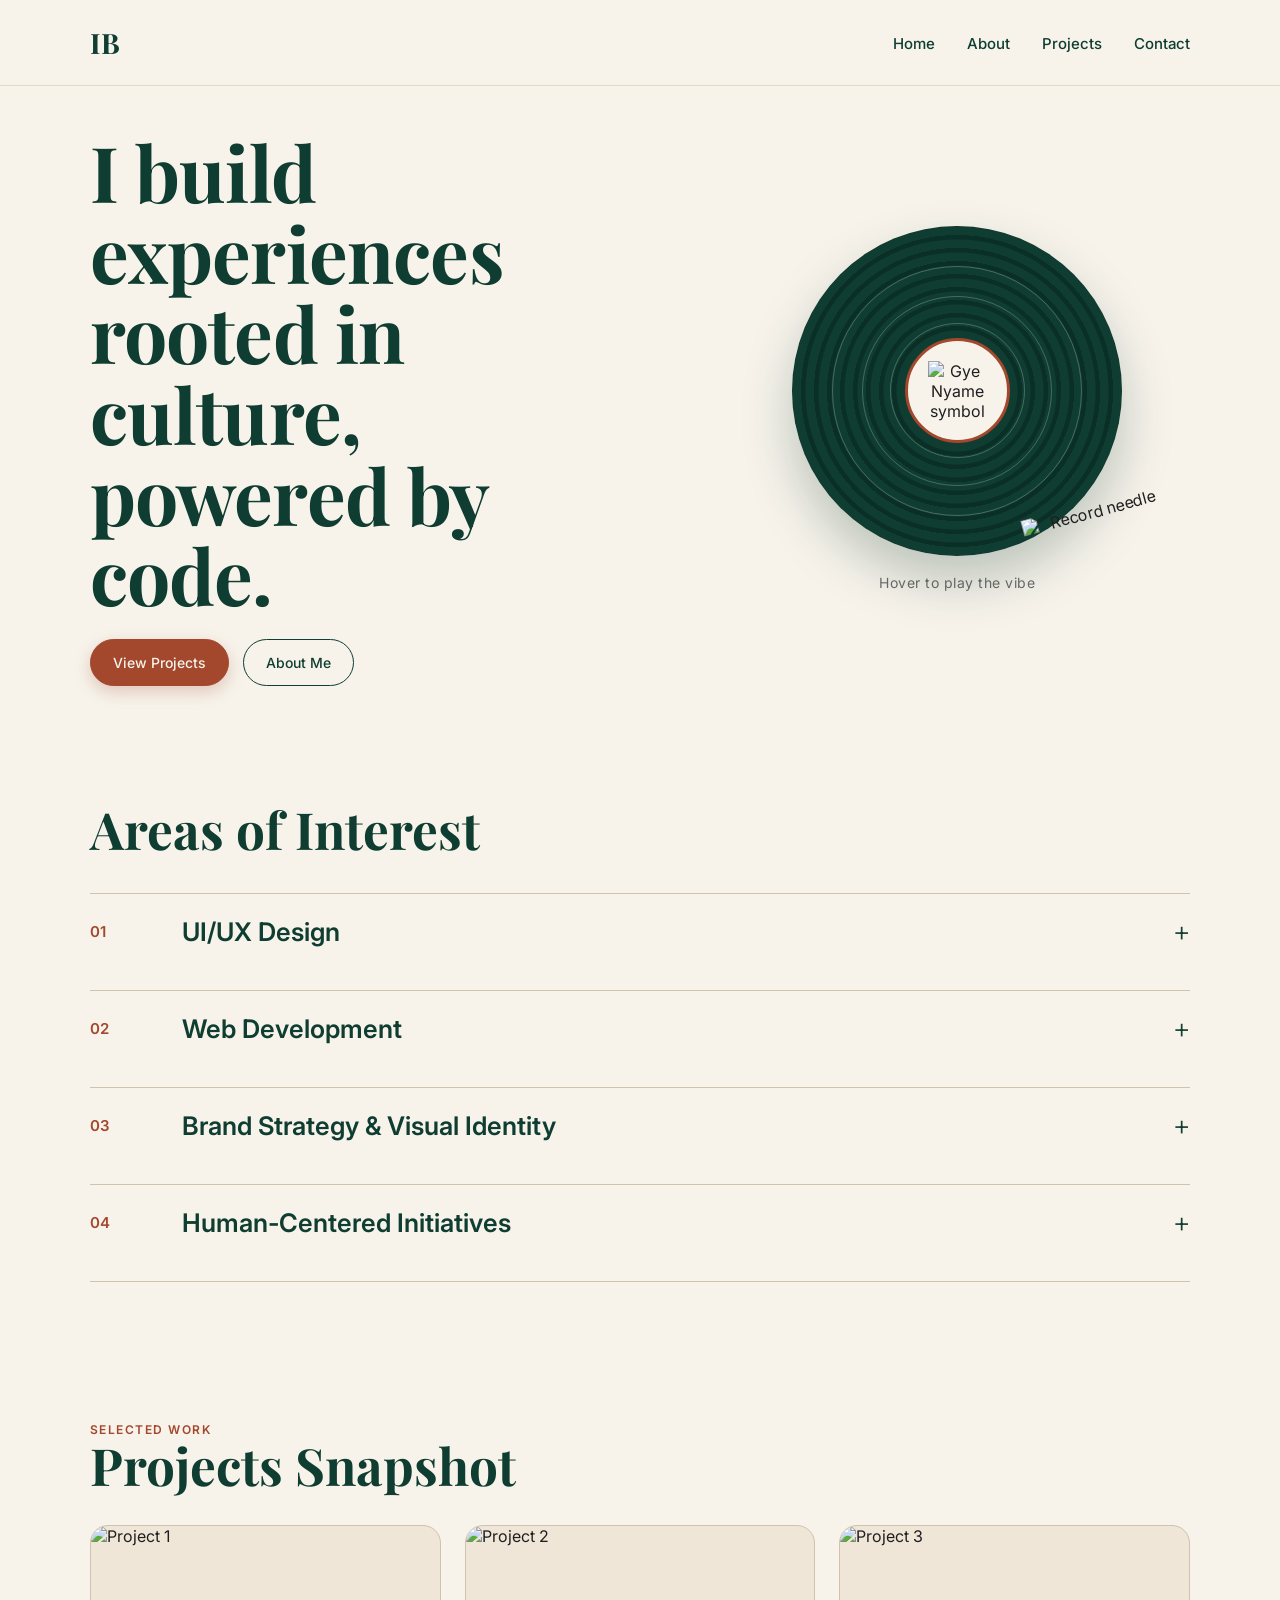
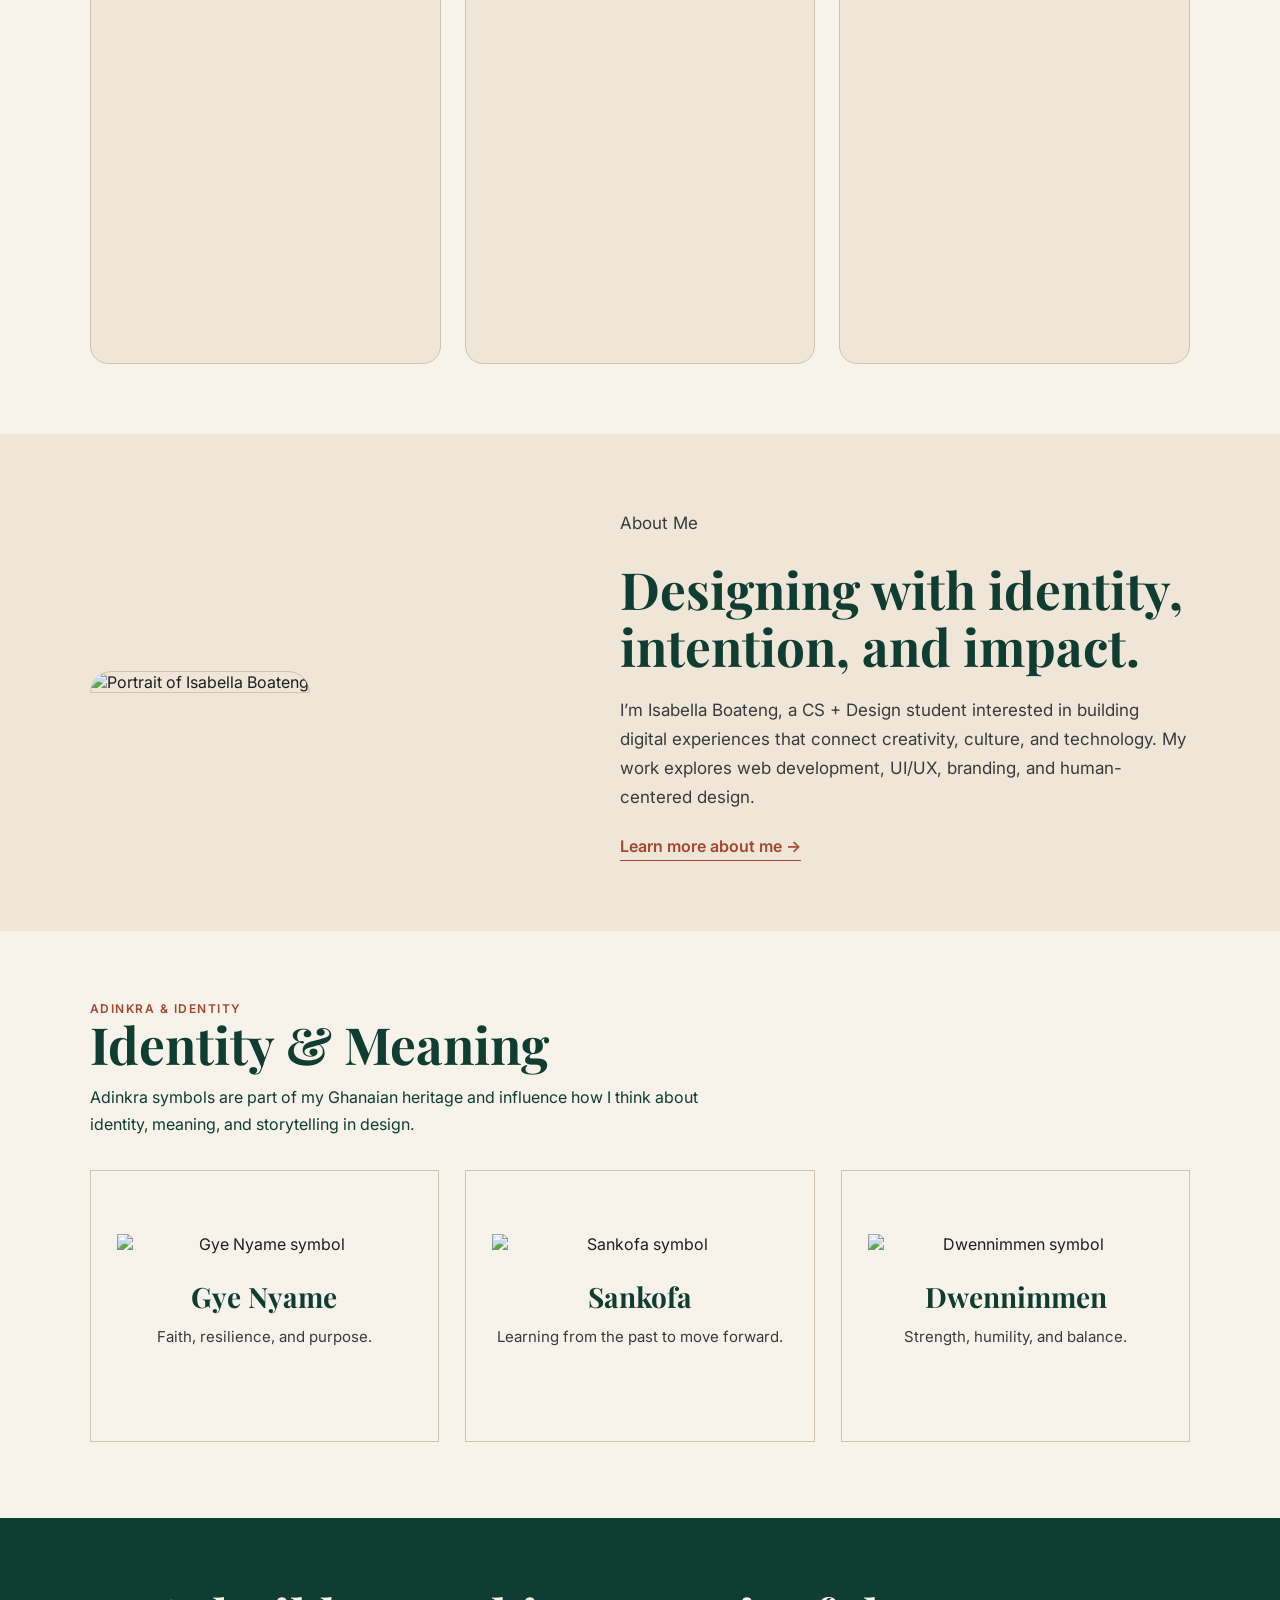
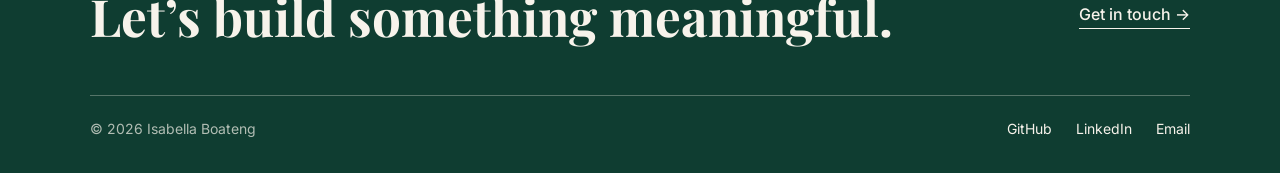
==== index.html @ 2be6fc52 "Add files via upload" ====
<!DOCTYPE html>
<html lang="en">

<head>
    <meta charset="UTF-8" />
    <meta name="viewport" content="width=device-width, initial-scale=1.0" />
    <title>Isabella Boateng</title>

    <!-- Fonts -->
    <link
        href="https://fonts.googleapis.com/css2?family=Playfair+Display:wght@500;700&family=Inter:wght@300;400;500&display=swap"
        rel="stylesheet">

    <link rel="stylesheet" href="styles.css" />
</head>

<body>

    <!-- NAV -->
    <nav class="nav">
        <a href="index.html" class="logo">IB</a>

        <ul class="nav-links">
            <li><a href="index.html">Home</a></li>
            <li><a href="about.html">About</a></li>
            <li><a href="projects.html">Projects</a></li>
            <li><a href="contact.html">Contact</a></li>
        </ul>
    </nav>

    <!-- HERO -->
    <section class="hero">
        <div class="hero-text">
            <h1>I build experiences rooted in culture, powered by code.</h1>

            <div class="buttons">
                <a href="projects.html" class="button primary">View Projects</a>
                <a href="about.html" class="button secondary">About Me</a>
            </div>
        </div>
        <!-- RECORD -->
        <div class="hero-visual">
            <div class="record-wrap">
                <img src="assets/icons/needle.png" class="needle" alt="Record needle">

                <div class="record">
                    <div class="record-ring ring-one"></div>
                    <div class="record-ring ring-two"></div>
                    <div class="record-ring ring-three"></div>

                    <div class="record-label">
                        <img src="assets/icons/gye-nyame-green.png" alt="Gye Nyame symbol">
                    </div>
                </div>

                <p class="now-playing">Hover to play the vibe</p>
            </div>
        </div>

        <audio id="vinyl-audio" src="assets/audio/song.mp3"></audio>
    </section>

    <!-- SNAPSHOT --
    <section class="snapshot-strip">
        <a href="#about-preview" class="snapshot-card">
            <span>01</span>
            <h3>About Me</h3>
            <p>My identity, purpose, and creative direction.</p>
        </a>

        <a href="#interests" class="snapshot-card">
            <span>02</span>
            <h3>Interests</h3>
            <p>UI/UX, web, branding, and human-centered work.</p>
        </a>

        <a href="#projects-preview" class="snapshot-card">
            <span>03</span>
            <h3>Selected Work</h3>
            <p>Projects across code, design, and strategy.</p>
        </a>

        <a href="#adinkra-preview" class="snapshot-card">
            <span>04</span>
            <h3>Adinkra</h3>
            <p>Symbols, heritage, and storytelling through design.</p>
        </a>
    </section>
-->

    <!-- AREAS OF INTEREST -->
    <section class="interests" id="interests">
        <div class="interests-inner">
            <h2>Areas of Interest</h2>

            <div class="accordion-list">
                <div class="accordion-item">
                    <span class="interest-number">01</span>
                    <h3>UI/UX Design</h3>
                    <span class="plus">+</span>
                    <p>I’m interested in designing intuitive, user-centered digital experiences that balance visual
                        clarity with functionality. I enjoy wireframing, prototyping, and thinking through how users
                        move through an interface. I’m especially drawn to projects that center accessibility,
                        community, and thoughtful interaction design.</p>
                </div>

                <div class="accordion-item">
                    <span class="interest-number">02</span>
                    <h3>Web Development</h3>
                    <span class="plus">+</span>
                    <p>I’m currently building my skills in front-end development using HTML, CSS, and JavaScript. I
                        enjoy bringing designs to life through code and learning how layout, responsiveness, and
                        interaction work across devices.</p>
                </div>

                <div class="accordion-item">
                    <span class="interest-number">03</span>
                    <h3>Brand Strategy & Visual Identity</h3>
                    <span class="plus">+</span>
                    <p>I’m interested in how visual systems, messaging, and digital presence work together to shape a
                        brand. Through coursework and projects, I’ve explored brand refreshes, campaign strategy, and
                        the relationship between design and storytelling.</p>
                </div>

                <div class="accordion-item">
                    <span class="interest-number">04</span>
                    <h3>Human-Centered Initiatives</h3>
                    <span class="plus">+</span>
                    <p>I care deeply about inclusive and ethical design practices. I’m interested in how technology and
                        design can reflect diverse identities, address bias, and create more equitable user experiences.
                    </p>
                </div>
            </div>
        </div>
    </section>

    <!-- PROJECT SNAPSHOT -->
    <section class="projects" id="projects-preview">
        <div class="section-header">
            <p class="eyebrow">Selected Work</p>
            <h2>Projects Snapshot</h2>
        </div>

        <div class="project-grid">

            <a href="book-club.html" class="project-card">
                <img src="assets/images/book-club/book-cover.png" alt="Project 1">
                <div class="project-overlay">
                    <h3>Book Club</h3>
                    <p>Web • UI/UX • Creative Design</p>
                </div>
           </a>

            <a href="amour-skin.html" class="project-card">
                <img src="assets/images/amourskin/set2-4.jpeg" alt="Project 2">
                <div class="project-overlay">
                    <h3>Amour Skin</h3>
                    <p>Branding • Strategy • Marketing</p>
                </div>
            </a>

            <div class="project-card">
                <img src="assets/images/mini-spotify/spotify-cover.png" alt="Project 3">
                <div class="project-overlay">
                    <h3>Mini Spotify</h3>
                    <p>Frontend • UI/UX • Interaction</p>
                </div>
            </div>

        </div>
    </section>

    <!-- ABOUT PREVIEW -->
    <section class="about-preview" id="about-preview">
        <div class="about-visual">
            <img src="assets/images/bella-professional.jpg" alt="Portrait of Isabella Boateng">
        </div>

        <div class="about-text">
            <p class="eyebrow">About Me</p>
            <h2>Designing with identity, intention, and impact.</h2>
            <p>
                I’m Isabella Boateng, a CS + Design student interested in building digital experiences that connect
                creativity, culture, and technology. My work explores web development, UI/UX, branding, and
                human-centered design.
            </p>
            <a href="about.html" class="text-link">Learn more about me →</a>
        </div>
    </section>

    <!-- ADINKRA SNAPSHOT -->
    <section class="adinkra-preview" id="adinkra-preview">
        <div class="section-header">
            <p class="eyebrow">Adinkra & Identity</p>
            <h2>Identity & Meaning</h2>
            <p class="adinkra-intro">
                Adinkra symbols are part of my Ghanaian heritage and influence how I think about identity, meaning, and
                storytelling in design.
            </p>
        </div>

        <div class="adinkra-grid">

            <div class="adinkra-card">
                <div class="adinkra-card-inner">
                    <div class="adinkra-card-front">
                        <img src="assets/icons/gye-nyame-green.png" alt="Gye Nyame symbol">
                        <h3>Gye Nyame</h3>
                        <p>Faith, resilience, and purpose.</p>
                    </div>

                    <div class="adinkra-card-back green-back">
                        <h3>Gye Nyame</h3>
                        <p>
                            In Ghanaian culture, Gye Nyame means “except for God” and represents faith, divine power,
                            and trust. For me, it connects to staying grounded in purpose while building work that
                            reflects
                            identity and meaning.
                        </p>
                    </div>
                </div>
            </div>

            <div class="adinkra-card">
                <div class="adinkra-card-inner">
                    <div class="adinkra-card-front">
                        <img src="assets/icons/sankofa.png" alt="Sankofa symbol">
                        <h3>Sankofa</h3>
                        <p>Learning from the past to move forward.</p>
                    </div>

                    <div class="adinkra-card-back rust-back">
                        <h3>Sankofa</h3>
                        <p>
                            Sankofa means “go back and get it.” It represents learning from the past in order to move
                            forward. I connect it to honoring my Ghanaian roots while using design and technology to
                            create
                            something new.
                        </p>
                    </div>
                </div>
            </div>

            <div class="adinkra-card">
                <div class="adinkra-card-inner">
                    <div class="adinkra-card-front">
                        <img src="assets/icons/dwennimmen.png" alt="Dwennimmen symbol">
                        <h3>Dwennimmen</h3>
                        <p>Strength, humility, and balance.</p>
                    </div>

                    <div class="adinkra-card-back sage-back">
                        <h3>Dwennimmen</h3>
                        <p>
                            Dwennimmen, or “ram’s horns,” symbolizes strength and humility. I connect it to leading with
                            confidence while staying open to learning, collaboration, and growth.
                        </p>
                    </div>
                </div>
            </div>

        </div>
    </section>

    <!--  <a href="adinkra.html" class="text-link">Explore the collection →</a> -->


    <!-- FOOTER -->
    <footer class="footer" id="contact">
        <div class="footer-inner">

            <div class="footer-top">
                <h2>Let’s build something meaningful.</h2>
                <a href="mailto:your-email@gmail.com" class="footer-cta">
                    Get in touch →
                </a>
            </div>

            <div class="footer-bottom">
                <div class="footer-left">
                    <p>© 2026 Isabella Boateng</p>
                </div>

                <div class="footer-links">
                    <a href="https://github.com/BellaBoateng" target="_blank">GitHub</a>
                    <a href="https://www.linkedin.com/in/isabella-boateng" target="_blank">LinkedIn</a>
                    <a href="mailto:your-email@gmail.com">Email</a>
                </div>
            </div>

        </div>
    </footer>

    <script src="script.js"></script>
</body>

</html>
---- styles.css ----
/* RESET */
* {
    margin: 0;
    padding: 0;
    box-sizing: border-box;
}

/* BODY */
body {
    font-family: 'Inter', sans-serif;
    background-color: #F7F3EB;
    color: #1F1F1F;
}

html {
    scroll-behavior: smooth;
}

section {
    scroll-margin-top: 90px;
}

.section-header h2,
.interests-inner h2,
.about-text h2 {
    font-size: clamp(34px, 3.4vw, 50px);
}

/* NAV */
.nav {
    width: 100%;
    padding: 24px 7%;
    display: flex;
    justify-content: space-between;
    align-items: center;
    border-bottom: 1px solid #E3D8C7;
}

.logo {
    font-family: 'Playfair Display', serif;
    font-size: 28px;
    font-weight: 700;
    color: #0F3D31;
    text-decoration: none;
}

.nav-links {
    display: flex;
    gap: 32px;
    list-style: none;
}

.nav-links a {
    color: #0F3D31;
    text-decoration: none;
    font-size: 15px;
    font-weight: 500;
    transition: color 0.25s ease;
}

.nav-links a:hover {
    color: #A3472D;
}

/* HERO */
.hero {
    min-height: auto;
    padding: 45px 7% 35px;
    display: grid;
    grid-template-columns: 1.1fr 0.9fr;
    align-items: center;
    gap: 64px;
    margin-bottom: 10px;
}

.hero-text {
    max-width: 650px;
}

.hero-text h1 {
    font-family: 'Playfair Display', serif;
    font-size: clamp(44px, 6vw, 78px);
    line-height: 1.05;
    letter-spacing: -0.8px;
    color: #0F3D31;
    margin-bottom: 24px;
}

.hero-text p {
    max-width: 520px;
    font-size: 18px;
    line-height: 1.7;
    color: #3A3A3A;
    margin-bottom: 34px;
}

/* BUTTONS */
.buttons {
    display: flex;
    gap: 14px;
    flex-wrap: wrap;
}

.buttons .button {
    padding: 14px 22px;
    border-radius: 999px;
    font-family: 'Inter', sans-serif;
    font-size: 14px;
    font-weight: 500;
    cursor: pointer;
    transition: all 0.25s ease;
    text-decoration: none;
    display: inline-block;
}

/* PRIMARY (rust filled) */
.button.primary {
    background-color: #A3472D;
    color: #F7F3EB;
    border: 1px solid #A3472D;
    box-shadow: 0 6px 16px rgba(163, 71, 45, 0.25);
}

.button.primary:hover {
    background-color: #7A2E1C;
    border-color: #7A2E1C;
    transform: translateY(-2px);
    box-shadow: 0 10px 22px rgba(163, 71, 45, 0.35);
}

/* SECONDARY (outline) */
.button.secondary {
    background: transparent;
    border: 1px solid #0F3D31;
    color: #0F3D31;
}

.button.secondary:hover {
    background-color: #0F3D31;
    color: #F7F3EB;
    transform: translateY(-2px);
}

/* HERO VISUAL - RECORD */
.hero-visual {
    flex: 1;
    display: flex;
    justify-content: center;
    align-items: center;
}

.record-wrap {
    text-align: center;
    position: relative;
    width: fit-content;
}

.record {
    width: 330px;
    height: 330px;
    border-radius: 50%;
    position: relative;
    background:
        radial-gradient(circle at center, #A3472D 0 18%, transparent 18% 100%),
        repeating-radial-gradient(circle, #0F3D31 0 8px, #0A2F26 9px 13px);
    box-shadow: 0 25px 50px rgba(15, 61, 49, 0.25);
    animation: spin 14s linear infinite;
}

.record:hover {
    animation-duration: 4s;
    box-shadow: 0 30px 70px rgba(163, 71, 45, 0.35);
}

.record-label {
    width: 105px;
    height: 105px;
    background-color: #F7F3EB;
    border: 3px solid #A3472D;
    border-radius: 50%;
    position: absolute;
    inset: 0;
    margin: auto;
    display: flex;
    justify-content: center;
    align-items: center;
}

.record-label img {
    width: 58px;
    height: auto;
    transition: transform 0.3s ease;
}

.record:hover .record-label img {
    transform: scale(1.1);
}

.record-ring {
    position: absolute;
    border: 1px solid rgba(247, 243, 235, 0.25);
    border-radius: 50%;
    inset: 0;
    margin: auto;
}

.ring-one {
    width: 250px;
    height: 250px;
}

.ring-two {
    width: 190px;
    height: 190px;
}

.ring-three {
    width: 135px;
    height: 135px;
}

.now-playing {
    margin-top: 18px;
    font-size: 14px;
    color: #6B6B6B;
    letter-spacing: 0.5px;
}

.record-wrap:hover .now-playing {
    color: #A3472D;
}

/* NEEDLE IMAGE */
.needle {
    position: absolute;
    width: 150px;
    right: -50px;
    bottom: 70px;
    z-index: 10;
    transform: rotate(-15deg);
    transform-origin: 50% 85%;
    pointer-events: none;
}

.record-wrap:hover .needle {
    transform: rotate(-15deg);
    transition: transform 0.3s ease;
}

@keyframes spin {
    from {
        transform: rotate(0deg);
    }

    to {
        transform: rotate(360deg);
    }
}

/* RESPONSIVE */
@media (max-width: 900px) {
    .hero {
        grid-template-columns: 1fr;
        text-align: center;
        gap: 48px;
    }

    .hero-text {
        margin: 0 auto;
    }

    .hero-text p {
        margin-left: auto;
        margin-right: auto;
    }

    .buttons {
        justify-content: center;
    }

    .record {
        width: 280px;
        height: 280px;
    }
}

@media (max-width: 650px) {
    .nav {
        flex-direction: column;
        gap: 18px;
    }

    .nav-links {
        gap: 18px;
        flex-wrap: wrap;
        justify-content: center;
    }

    .hero {
        padding-top: 40px;
    }

    .hero-text h1 {
        font-size: 42px;
    }

    .record {
        width: 240px;
        height: 240px;
    }

    .record-label {
        width: 88px;
        height: 88px;
    }

    .record-label img {
        width: 48px;
    }
}

/* SNAPSHOT STRIP */
.snapshot-strip {
    width: 86%;
    margin: 10px auto 65px;
    display: grid;
    grid-template-columns: repeat(4, 1fr);
    border-top: 1px solid #CFC2AE;
    border-bottom: 1px solid #CFC2AE;
}

.snapshot-card {
    padding: 24px 22px;
    text-decoration: none;
    color: #0F3D31;
    border-right: 1px solid #CFC2AE;
    transition: background-color 0.25s ease, transform 0.25s ease;
}

.snapshot-card:last-child {
    border-right: none;
}

.snapshot-card span {
    display: block;
    font-size: 12px;
    font-weight: 600;
    color: #A3472D;
    margin-bottom: 14px;
    letter-spacing: 1px;
}

.snapshot-card h3 {
    font-family: 'Playfair Display', serif;
    font-size: 22px;
    margin-bottom: 10px;
}

.snapshot-card p {
    font-size: 13.5px;
    line-height: 1.6;
    color: #3A3A3A;
}

.snapshot-card:hover {
    background-color: #EFE6D8;
    transform: translateY(-4px);
}

@media (max-width: 900px) {
    .snapshot-strip {
        grid-template-columns: repeat(2, 1fr);
    }

    .snapshot-card:nth-child(2) {
        border-right: none;
    }

    .snapshot-card:nth-child(1),
    .snapshot-card:nth-child(2) {
        border-bottom: 1px solid #CFC2AE;
    }
}

@media (max-width: 600px) {
    .snapshot-strip {
        grid-template-columns: 1fr;
    }

    .snapshot-card {
        border-right: none;
        border-bottom: 1px solid #CFC2AE;
    }

    .snapshot-card:last-child {
        border-bottom: none;
    }
}

/* INTERESTS ACCORDION */
.interests {
    padding: 70px 7%;
    background-color: #F7F3EB;
}

.interests-inner {
    background-color: transparent;
    padding: 0;
}

.interests-inner h2 {
    font-family: 'Playfair Display', serif;
    font-size: clamp(36px, 4vw, 52px);
    line-height: 1.1;
    color: #0F3D31;
    margin-bottom: 36px;
}

.accordion-list {
    width: 100%;
    border-top: 1px solid #CFC2AE;
}

.accordion-item {
    display: grid;
    grid-template-columns: 70px 1fr 30px;
    align-items: center;
    gap: 22px;
    padding: 20px 0;
    border-bottom: 1px solid #CFC2AE;
    cursor: pointer;
}

.interest-number {
    font-family: 'Inter', sans-serif;
    font-size: 15px;
    font-weight: 600;
    color: #A3472D;
}

.accordion-item h3 {
    font-family: 'Inter', sans-serif;
    font-size: clamp(20px, 2vw, 28px);
    font-weight: 600;
    color: #0F3D31;
    transition: color 0.25s ease, transform 0.25s ease;
}

.plus {
    font-size: 28px;
    font-weight: 300;
    color: #0F3D31;
    text-align: right;
    transition: transform 0.25s ease, color 0.25s ease;
}

.accordion-item p {
    grid-column: 2 / 3;
    max-width: 650px;
    max-height: 0;
    overflow: hidden;
    opacity: 0;
    color: #3A3A3A;
    font-size: 15px;
    line-height: 1.6;
    transition: max-height 0.3s ease, opacity 0.25s ease, margin-top 0.25s ease;
}

.accordion-item:hover h3,
.accordion-item:hover .plus {
    color: #A3472D;
}

.accordion-item:hover .plus {
    transform: rotate(45deg);
}

.accordion-item:hover p {
    max-height: 200px;
    opacity: 1;
    margin-top: 4px;
}

@media (max-width: 700px) {
    .accordion-item {
        grid-template-columns: 45px 1fr 24px;
        gap: 12px;
    }

    .accordion-item p {
        grid-column: 2 / 4;
    }
}

/* PROJECTS */
.projects {
    padding: 70px 7%;
    background-color: #F7F3EB;
}

.project-grid {
    margin-top: 32px;
    display: grid;
    grid-template-columns: repeat(3, 1fr);
    gap: 24px;
}

/* CARD */
.project-card {
    position: relative;
    overflow: hidden;
    cursor: pointer;
    border: 1px solid #CFC2AE;
    background-color: #EFE6D8;
    border-radius: 18px;
    overflow: hidden;
    text-decoration: none;
    color: inherit;
    display: block;
    cursor: pointer;
}

.project-card img {
    width: 100%;
    aspect-ratio: 4 / 5;
    object-fit: cover;
    display: block;
    border-radius: 18px;
    transition: transform 0.3s ease;
}

.project-card:hover img {
    transform: scale(1.03);
}

/* OVERLAY */
.project-overlay {
    position: absolute;
    bottom: 0;
    left: 0;
    width: 100%;
    padding: 18px;
    background: linear-gradient(to top,
            rgba(15, 61, 49, 0.85),
            rgba(15, 61, 49, 0));
    color: #F7F3EB;
    opacity: 0;
    transform: translateY(20px);
    transition: all 0.3s ease;
}

.project-overlay h3 {
    font-family: 'Playfair Display', serif;
    font-size: 22px;
    margin-bottom: 6px;
}

.project-overlay p {
    font-size: 14px;
}

/* HOVER */
.project-card:hover img {
    transform: scale(1.05);
}

.project-card:hover .project-overlay {
    opacity: 1;
    transform: translateY(0);
}

@media (max-width: 900px) {
    .project-grid {
        grid-template-columns: 1fr 1fr;
    }
}

@media (max-width: 600px) {
    .project-grid {
        grid-template-columns: 1fr;
    }

    .project-card img {
        height: 260px;
    }
}

/* ABOUT PREVIEW */
.about-preview {
    padding: 75px 7%;
    background-color: #EFE6D8;
    display: grid;
    grid-template-columns: 0.9fr 1.1fr;
    gap: 64px;
    align-items: center;
}

.about-visual img {
    width: 100%;
    height: 460px;
    object-fit: cover;
    border-radius: 220px 220px 0 0;
    border: 1px solid #CFC2AE;
}

.about-text h2 {
    font-family: 'Playfair Display', serif;
    font-size: clamp(36px, 4vw, 54px);
    line-height: 1.1;
    color: #0F3D31;
    margin-bottom: 22px;
}

.about-text p {
    font-size: 17px;
    line-height: 1.7;
    color: #3A3A3A;
    max-width: 620px;
    margin-bottom: 24px;
}

.text-link {
    color: #A3472D;
    font-weight: 600;
    text-decoration: none;
    border-bottom: 1px solid #A3472D;
    padding-bottom: 4px;
}

.text-link:hover {
    color: #7A2E1C;
}

@media (max-width: 850px) {
    .about-preview {
        grid-template-columns: 1fr;
    }

    .about-visual img {
        height: 420px;
    }
}

/* ADINKRA PREVIEW */
.adinkra-preview {
    padding: 70px 7%;
    background-color: #F7F3EB;
}

.adinkra-grid {
    display: grid;
    grid-template-columns: repeat(3, 1fr);
    gap: 26px;
    margin: 32px 0 28px;
}

.adinkra-card {
    min-height: 250px;
    perspective: 1000px;
    cursor: pointer;
}

.adinkra-card-inner {
    position: relative;
    width: 100%;
    min-height: 250px;
    transform-style: preserve-3d;
    transition: transform 0.5s ease;
}

.adinkra-card:hover .adinkra-card-inner {
    transform: rotateY(180deg);
}

.adinkra-card-front,
.adinkra-card-back {
    position: absolute;
    inset: 0;
    border: 1px solid #CFC2AE;
    padding: 120px 26px 150px;
    text-align: center;
    border-radius: 0;
    backface-visibility: hidden;
    display: flex;
    flex-direction: column;
    justify-content: center;
    min-height: 250px;
}

.adinkra-card-front {
    background-color: #F7F3EB;
    transform: rotateY(0deg);
}

.adinkra-card-back {
    transform: rotateY(180deg);
}

.adinkra-card-front img {
    width: 100%;
    height: 140px;
    object-fit: contain;
    margin-bottom: 24px;
    display: block;
    transition: transform 0.25s ease;
}

.adinkra-card-front h3,
.adinkra-card-back h3 {
    font-family: 'Playfair Display', serif;
    font-size: 28px;
    margin-bottom: 10px;
}

.adinkra-card-front h3 {
    color: #0F3D31;
}

.adinkra-card-front p {
    font-size: 15px;
    line-height: 1.6;
    color: #3A3A3A;
}

.adinkra-card-back p {
    font-size: 14px;
    line-height: 1.6;
}

.adinkra-card:hover .adinkra-card-front img {
    transform: scale(1.05);
}

/* back colors */
.green-back {
    background-color: #0F3D31;
    color: #F7F3EB;
}

.rust-back {
    background-color: #A3472D;
    color: #F7F3EB;
}

.sage-back {
    background-color: #9FB7A6;
    color: #0F3D31;
}

.adinkra-intro {
    max-width: 620px;
    font-size: 16px;
    line-height: 1.7;
    color: #0F3D31;
    margin-top: 12px;
}

.adinkra-card-front,
.adinkra-card-back,
.adinkra-card-front img,
.adinkra-card-front h3,
.adinkra-card-front p {
    -webkit-backface-visibility: hidden;
    backface-visibility: hidden;
}

@media (max-width: 850px) {
    .adinkra-grid {
        grid-template-columns: 1fr;
    }
}


/* FOOTER */
.footer {
    padding: 70px 7% 36px;
    background-color: #0F3D31;
}

.footer-inner {
    max-width: 1200px;
    margin: 0 auto;
}

.footer-top {
    display: flex;
    justify-content: space-between;
    align-items: center;
    margin-bottom: 50px;
    flex-wrap: wrap;
    gap: 20px;
}

.footer-top h2 {
    font-family: 'Playfair Display', serif;
    font-size: clamp(34px, 4vw, 52px);
    color: #F7F3EB;
    line-height: 1.1;
}

.footer-cta {
    color: #F7F3EB;
    text-decoration: none;
    font-weight: 500;
    border-bottom: 1px solid #F7F3EB;
    padding-bottom: 4px;
    transition: color 0.25s ease, border-color 0.25s ease;
}

.footer-cta:hover {
    color: #C96A45;
    border-color: #C96A45;
}

/* BOTTOM */
.footer-bottom {
    display: flex;
    justify-content: space-between;
    align-items: center;
    border-top: 1px solid rgba(247, 243, 235, 0.3);
    padding-top: 24px;
    flex-wrap: wrap;
    gap: 12px;
}

.footer-left p {
    font-size: 14px;
    color: rgba(247, 243, 235, 0.7);
}

.footer-links {
    display: flex;
    gap: 24px;
}

.footer-links a {
    text-decoration: none;
    font-size: 14px;
    color: #F7F3EB;
    transition: color 0.25s ease;
}

.footer-links a:hover {
    color: #C96A45;
}

@media (max-width: 700px) {
    .footer-top {
        flex-direction: column;
        align-items: flex-start;
    }

    .footer-bottom {
        flex-direction: column;
        align-items: flex-start;
    }
}

/* SECTION HEADERS (GLOBAL FIX) */
.section-header {
    max-width: 720px;
    margin-bottom: 32px;
}

.section-header h2 {
    font-family: 'Playfair Display', serif;
    font-size: clamp(36px, 4vw, 54px);
    line-height: 1.1;
    color: #0F3D31;
    margin-bottom: 12px;
}

.section-header .eyebrow {
    font-size: 12px;
    font-weight: 600;
    color: #A3472D;
    letter-spacing: 1.5px;
    text-transform: uppercase;
}

/***********************************/

/* ABOUT PAGE HERO */
.about-page-hero {
    padding: 60px 0%;
    display: grid;
    grid-template-columns: 1.1fr 0.8fr;
    gap: 60px;
    align-items: center;
    padding-left: 10%;
    padding-right: 10%;
}

.about-hero-text h1 {
    font-family: 'Playfair Display', serif;
    font-size: clamp(54px, 7vw, 96px);
    line-height: 0.95;
    color: #0F3D31;
    margin-bottom: 20px;
}

.about-hero-text p {
    color: #3E3E3E;
    font-size: 18px;
    line-height: 1.7;
    max-width: 620px;
}

.about-hero-text h1 .nickname {
    color: #A3472D;
}

.about-hero-image {
    width: 460px;
    height: 460px;
}

.about-hero-image img {
    width: 100%;
    height: 100%;
    object-fit: cover;
    border-radius: 50%;
    display: block;
    border: 3px solid #A3472D;
}

/* ABOUT DASHBOARD */
.about-dashboard {
    padding: 0;
    background-color: #F7F3EB;
    display: grid;
    grid-template-columns: 1fr;
    gap: 26px;
}

.about-block {
    border-top: 1px solid #CFC2AE;
    padding: 34px 0;
}

.about-block h2 {
    font-family: 'Playfair Display', serif;
    font-size: clamp(34px, 4vw, 52px);
    color: #0F3D31;
    line-height: 1.1;
    max-width: 900px;
    margin-bottom: 18px;
}

.about-block h3 {
    font-family: 'Playfair Display', serif;
    font-size: 32px;
    color: #0F3D31;
    margin-bottom: 18px;
}

.about-block p {
    font-size: 17px;
    line-height: 1.7;
    color: #3A3A3A;
    max-width: 720px;
}

/* STUDENT SECTION */
.student-section {
    padding: 70px 10% 100px;
    background-color: #F7F3EB;
    display: grid;
    grid-template-columns: 1.4fr 0.6fr;
    gap: 60px;
    align-items: center;
}

.student-left h2 {
    font-family: 'Playfair Display', serif;
    font-size: clamp(34px, 4vw, 52px);
    line-height: 1.1;
    color: #0F3D31;
    margin-bottom: 20px;
}

.student-left p {
    font-size: 17px;
    line-height: 1.7;
    color: #3A3A3A;
    max-width: 760px;
    margin-bottom: 26px;
}

.course-tags {
    display: flex;
    flex-wrap: wrap;
    gap: 12px;
}

.course-tags span {
    padding: 10px 16px;
    border: 1px solid #CFC2AE;
    border-radius: 999px;
    background-color: #EFE6D8;
    color: #0F3D31;
    font-size: 14px;
    font-weight: 500;
}

.resume-card {
    border: 1px solid #CFC2AE;
    background-color: #0F3D31;
    padding: 34px;
    min-height: 260px;
    display: flex;
    flex-direction: column;
    justify-content: space-between;
}

.resume-card p {
    color: #C96A45;
    text-transform: uppercase;
    letter-spacing: 1.5px;
    font-size: 12px;
    font-weight: 700;
}

.resume-card h3 {
    font-family: 'Playfair Display', serif;
    font-size: 30px;
    line-height: 1.15;
    color: #F7F3EB;
}

.resume-card a {
    color: #F7F3EB;
    text-decoration: none;
    font-weight: 600;
    border-bottom: 1px solid #F7F3EB;
    width: fit-content;
}

.resume-card a:hover {
    color: #C96A45;
    border-color: #C96A45;
}

@media (max-width: 850px) {
    .student-section {
        grid-template-columns: 1fr;
    }

    .about-hero-image {
        width: 300px;
        height: 300px;
        margin: 0 auto;
    }
}

/* SKILLS + TOOLS */
.skills-tools-section {
    padding: 80px 7%;
    padding-left: 10%;
    padding-right: 10%;
    background-color: #EFE6D8;
    display: grid;
    grid-template-columns: 1fr 1fr;
    gap: 28px;
}

.skills-panel,
.tools-panel {
    background-color: #F7F3EB;
    border: 1px solid #CFC2AE;
    padding: 42px;
}

.skills-panel h2,
.tools-panel h2 {
    font-family: 'Playfair Display', serif;
    font-size: clamp(30px, 3vw, 44px);
    line-height: 1.1;
    color: #0F3D31;
    margin-bottom: 28px;
}

/* SKILL TAGS */
.skill-tags {
    display: flex;
    flex-wrap: wrap;
    gap: 12px;
}

.tag {
    padding: 10px 16px;
    border-radius: 999px;
    font-size: 14px;
    font-weight: 500;
}

.tag.green {
    background-color: #0F3D31;
    color: #F7F3EB;
}

.tag.rust {
    background-color: #A3472D;
    color: #F7F3EB;
}

.tag.sage {
    background-color: #9FB7A6;
    color: #0F3D31;
}

.tag.cream {
    background-color: #EFE6D8;
    color: #0F3D31;
    border: 1px solid #CFC2AE;
}

/* TOOLS */
.tool-list {
    display: grid;
    grid-template-columns: 1fr 1fr;
    gap: 14px;
}

.tool-item {
    display: flex;
    align-items: center;
    gap: 12px;
    padding: 14px;
    border: 1px solid #CFC2AE;
    background-color: #EFE6D8;
    transition: transform 0.25s ease, border-color 0.25s ease;
}

.tool-item:hover {
    transform: translateY(-4px);
    border-color: #A3472D;
}

.tool-item img {
    width: 24px;
    height: 24px;
    object-fit: contain;
}

.tool-item span {
    font-size: 14px;
    font-weight: 500;
    color: #0F3D31;
}

/* RESPONSIVE */
@media (max-width: 850px) {
    .skills-tools-section {
        grid-template-columns: 1fr;
    }

    .tool-list {
        grid-template-columns: 1fr;
    }
}

/* TIMELINE */
.experience-section {
    padding: 100px 7%;
    padding-left: 10%;
    padding-right: 10%;
    background-color: #F7F3EB;
}

.experience-section h2 {
    font-family: 'Playfair Display', serif;
    font-size: clamp(36px, 4vw, 54px);
    color: #0F3D31;
    margin-bottom: 50px;
}

/* GRID */
.timeline-grid {
    display: grid;
    grid-template-columns: repeat(2, 1fr);
    gap: 28px;
}

/* CARD */
.timeline-card {
    background-color: #EFE6D8;
    padding: 28px;
    border-radius: 16px;
    border: 1px solid #E2D8C8;
    transition: transform 0.25s ease, box-shadow 0.25s ease;
}

/* hover effect */
.timeline-card:hover {
    transform: translateY(-4px);
    box-shadow: 0 12px 30px rgba(15, 61, 49, 0.12);
}

.timeline-date {
    font-size: 12px;
    text-transform: uppercase;
    letter-spacing: 1px;
    color: #A3472D;
    font-weight: 600;
    display: block;
    margin-bottom: 10px;
}

.timeline-card h3 {
    font-family: 'Playfair Display', serif;
    font-size: 24px;
    color: #0F3D31;
    margin-bottom: 6px;
}

.timeline-card .org {
    font-size: 14px;
    color: #7A7A7A;
    margin-bottom: 12px;
}

.timeline-card .desc {
    font-size: 15px;
    line-height: 1.6;
    color: #3A3A3A;
}

/* FEATURE CARD (Vicor) */
.timeline-card.highlight {
    background-color: #0F3D31;
    color: #F7F3EB;
    border: none;
}

.timeline-card.highlight h3,
.timeline-card.highlight .desc,
.timeline-card.highlight .org {
    color: #F7F3EB;
}

.timeline-card.highlight .timeline-date {
    color: #C96A45;
}

.timeline-logo {
    width: 36px;
    margin-bottom: 12px;
}

@media (max-width: 768px) {
    .timeline-grid {
        grid-template-columns: 1fr;
    }
}

/* RECOMMENDATIONS */
.recommendations-section {
    padding: 90px 10%;
    background-color: #F7F3EB;
    border-top: 1px solid #CFC2AE;
}

.recommendations-section h2 {
    font-family: 'Playfair Display', serif;
    font-size: clamp(36px, 4vw, 54px);
    color: #0F3D31;
    margin-bottom: 36px;
}

.recommendation-grid {
    display: grid;
    grid-template-columns: repeat(4, 1fr);
    gap: 24px;
}

.recommendation-card {
    min-height: 150px;
    background-color: #EFE6D8;
    border: 1px solid #CFC2AE;
    border-radius: 18px;
}

@media (max-width: 900px) {
    .recommendation-grid {
        grid-template-columns: repeat(2, 1fr);
    }
}

@media (max-width: 600px) {
    .recommendation-grid {
        grid-template-columns: 1fr;
    }
}

/* COMMUNITY CAROUSEL */
.community-section {
    padding: 90px 7%;
    padding-left: 10%;
    padding-right: 10%;
    background-color: #EFE6D8;
    overflow: hidden;
}

.community-header-row {
    display: flex;
    justify-content: space-between;
    align-items: flex-end;
    gap: 30px;
    margin-bottom: 42px;
}

.community-header {
    max-width: 760px;
}

.community-header h2 {
    font-family: 'Playfair Display', serif;
    font-size: clamp(34px, 4vw, 52px);
    line-height: 1.1;
    color: #0F3D31;
    margin-bottom: 18px;
}

.community-header p {
    font-size: 17px;
    line-height: 1.7;
    color: #3A3A3A;
}

.community-controls {
    display: flex;
    gap: 12px;
    margin-bottom: 8px;
}

.carousel-btn {
    width: 46px;
    height: 46px;
    border-radius: 50%;
    border: 1px solid #0F3D31;
    background-color: transparent;
    color: #0F3D31;
    font-size: 20px;
    cursor: pointer;
    transition: all 0.25s ease;
}

.carousel-btn:hover {
    background-color: #A3472D;
    color: #F7F3EB;
    border-color: #A3472D;
}

/* viewport that hides overflow */
.community-carousel {
    width: 100%;
    overflow: hidden;
}

/* sliding row */
.community-track {
    display: flex;
    gap: 42px;
    transition: transform 0.45s ease;
    will-change: transform;
}

/* circles */
.community-circle {
    width: 230px;
    height: 230px;
    flex: 0 0 230px;
    border-radius: 50%;
    overflow: hidden;
    border: 4px solid #F7F3EB;
    background-color: transparent;
    box-shadow: none;
}

.community-circle img {
    width: 100%;
    height: 100%;
    object-fit: cover;
    display: block;
}

/***********************************/


/* PROJECTS PAGE */
/* HERO SECTION */
.projects-page-hero {
    padding: 90px 7% 60px;
    background-color: #F7F3EB;
}

.projects-hero-content {
    display: flex;
    align-items: center;
    justify-content: space-between;
    gap: 40px;
}

.projects-hero-text {
    max-width: 650px;
}

.projects-hero-text h1 {
    font-family: 'Playfair Display', serif;
    font-size: clamp(48px, 6vw, 82px);
    line-height: 1;
    color: #0F3D31;
    margin-bottom: 24px;
}

.projects-hero-text p {
    font-size: 18px;
    line-height: 1.7;
    color: #3A3A3A;
}

/* ICON */
.projects-hero-icon img {
    width: 260px;
    opacity: 0.9;
    transform: rotate(-8deg);
    transition: transform 0.4s ease;
}

.projects-page-hero:hover .projects-hero-icon img {
    transform: rotate(0deg) scale(1.05);
}

.projects-page-grid {
    padding: 40px 7% 100px;
    background-color: #F7F3EB;
    display: grid;
    grid-template-columns: repeat(3, 1fr);
    gap: 28px;
}

/* HERO BAND */
.project-hero-band {
    background-color: #EFE6D8;
    /* soft beige band */
    border-bottom: 1px solid #CFC2AE;
}

/* keep content centered inside */
.project-detail-hero {
    max-width: 1200px;
    margin: 0 auto;
}

/* PROJECT CARD */
.project-tile {
    text-decoration: none;
    color: inherit;
    border: 1px solid #CFC2AE;
    border-radius: 18px;
    overflow: hidden;
    background-color: #EFE6D8;
    transition: transform 0.25s ease, box-shadow 0.25s ease;
}

.project-tile:hover {
    transform: translateY(-6px);
    box-shadow: 0 16px 36px rgba(15, 61, 49, 0.12);
}

/* IMAGE */
.project-tile img {
    width: 100%;
    aspect-ratio: 4 / 5;
    object-fit: cover;
    display: block;
}

/* TEXT AREA */
.project-tile div {
    padding: 24px;
}

.project-tile span {
    display: block;
    font-size: 12px;
    font-weight: 700;
    letter-spacing: 1px;
    text-transform: uppercase;
    color: #A3472D;
    margin-bottom: 10px;
}

.project-tile h2 {
    font-family: 'Playfair Display', serif;
    font-size: 30px;
    color: #0F3D31;
    margin-bottom: 10px;
}

.project-tile p {
    font-size: 15px;
    line-height: 1.6;
    color: #3A3A3A;
}

@media (max-width: 900px) {
    .projects-page-grid {
        grid-template-columns: 1fr 1fr;
    }
}

@media (max-width: 768px) {
    .projects-hero-content {
        flex-direction: column;
        align-items: flex-start;
    }

    .projects-hero-icon img {
        width: 180px;
        margin-top: 20px;
    }
}

@media (max-width: 650px) {
    .projects-page-grid {
        grid-template-columns: 1fr;
    }
}

/***********************************/

/* ADINKRA PAGE */
.adinkra-page-hero {
    padding: 100px 7% 60px;
    background-color: #F7F3EB;
}

.adinkra-page-hero h1 {
    font-family: 'Playfair Display', serif;
    font-size: clamp(54px, 7vw, 96px);
    line-height: 0.95;
    color: #0F3D31;
    margin-bottom: 24px;
}

.adinkra-page-hero p {
    max-width: 680px;
    font-size: 18px;
    line-height: 1.7;
    color: #3A3A3A;
}

.adinkra-collection {
    padding: 50px 7% 100px;
    background-color: #F7F3EB;
    display: grid;
    grid-template-columns: 1.1fr 0.9fr;
    gap: 60px;
    align-items: start;
}

.adinkra-symbol-grid {
    display: grid;
    grid-template-columns: repeat(3, 1fr);
    gap: 42px 28px;
    align-items: start;
}

.symbol-card {
    border: none;
    background-color: transparent;
    border-radius: 0;
    aspect-ratio: auto;
    cursor: pointer;
    display: flex;
    flex-direction: column;
    align-items: center;
    justify-content: flex-start;

    gap: 14px;
    padding: 24px 10px;
    transition: transform 0.25s ease;
}

.symbol-card img {
    width: 130px;
    height: 130px;
    object-fit: contain;
}

.symbol-card span {
    font-size: 15px;
    font-weight: 600;
    color: #0F3D31;
}

.symbol-card:hover {
    transform: translateY(-6px);
}

.symbol-card:hover span {
    color: #A3472D;
}

.symbol-card.active {
    background-color: transparent;
    border: none;
}

.symbol-card.active span {
    color: #A3472D;
}

.symbol-detail {
    background-color: #EFE6D8;
    border: 1px solid #CFC2AE;
    border-radius: 18px;
    padding: 42px;
    position: sticky;
    top: 40px;
}

.symbol-detail h2 {
    font-family: 'Playfair Display', serif;
    font-size: 44px;
    color: #0F3D31;
    margin-bottom: 16px;
}

.symbol-detail p {
    font-size: 16px;
    line-height: 1.7;
    color: #3A3A3A;
}

@media (max-width: 900px) {
    .adinkra-collection {
        grid-template-columns: 1fr;
    }

    .symbol-detail {
        position: static;
    }
}

@media (max-width: 600px) {
    .adinkra-symbol-grid {
        grid-template-columns: repeat(2, 1fr);
    }
}


/***********************************/

/* CONTACT PAGE */
.contact-page {
    background-color: #F7F3EB;
}

.contact-hero {
    padding: 100px 7% 50px;
}

.contact-hero h1 {
    font-family: 'Playfair Display', serif;
    font-size: clamp(58px, 8vw, 110px);
    line-height: 0.95;
    color: #0F3D31;
    margin-bottom: 24px;
}

.contact-hero p {
    font-size: 18px;
    line-height: 1.7;
    color: #3A3A3A;
    max-width: 620px;
}

.contact-grid {
    padding: 30px 7% 100px;
    display: grid;
    grid-template-columns: repeat(3, 1fr);
    gap: 24px;
}

.contact-card {
    text-decoration: none;
    color: inherit;
    background-color: #EFE6D8;
    border: 1px solid #CFC2AE;
    border-radius: 18px;
    padding: 34px;
    min-height: 260px;
    display: flex;
    flex-direction: column;
    justify-content: space-between;
    transition: transform 0.25s ease, border-color 0.25s ease, box-shadow 0.25s ease;
}

.contact-card:hover {
    transform: translateY(-6px);
    border-color: #A3472D;
    box-shadow: 0 14px 34px rgba(15, 61, 49, 0.12);
}

.contact-card span {
    color: #A3472D;
    text-transform: uppercase;
    letter-spacing: 1.5px;
    font-size: 12px;
    font-weight: 700;
}

.contact-card h2 {
    font-family: 'Playfair Display', serif;
    font-size: 30px;
    line-height: 1.1;
    color: #0F3D31;
}

.contact-card p {
    font-size: 15px;
    line-height: 1.6;
    color: #3A3A3A;
}

.contact-card.linkedin {
    background-color: #0F3D31;
    border-color: #0F3D31;
}

.contact-card.linkedin h2,
.contact-card.linkedin p {
    color: #F7F3EB;
}

.contact-card.linkedin span {
    color: #C96A45;
}

@media (max-width: 900px) {
    .contact-grid {
        grid-template-columns: 1fr;
    }
}

/***********************************/

/* BOOK CLUB PROJECT DETAIL PAGE */

.project-detail-page {
    background-color: #F7F3EB;
}

/* HERO */
.project-detail-hero {
    padding: 90px 7% 70px;
    display: grid;
    grid-template-columns: 1.1fr 0.9fr;
    gap: 60px;
    align-items: center;
}

.project-detail-text h1 {
    font-family: 'Playfair Display', serif;
    font-size: clamp(56px, 7vw, 100px);
    line-height: 0.9;
    color: #0F3D31;
    margin-bottom: 20px;
}

.project-detail-text>p {
    font-size: 18px;
    line-height: 1.7;
    color: #3A3A3A;
    margin-bottom: 24px;
    max-width: 560px;
}

.project-meta {
    display: flex;
    flex-wrap: wrap;
    gap: 12px;
}

/* BASE TAG STYLE */
.project-meta span {
    padding: 10px 14px;
    border-radius: 999px;
    font-size: 13px;
    font-weight: 500;
}

/* VARIATIONS */
.tag-cream {
    background-color: #EFE6D8;
    border: 1px solid #CFC2AE;
    color: #0F3D31;
}

.tag-green {
    background-color: #0F3D31;
    border: 1px solid #0F3D31;
    color: #F7F3EB;
}

.tag-rust {
    background-color: #A3472D;
    border: 1px solid #A3472D;
    color: #F7F3EB;
}

.project-detail-image {
    display: flex;
    justify-content: center;
}

.project-detail-image img {
    width: 100%;
    max-width: 420px;
    aspect-ratio: 4 / 5;
    object-fit: cover;
    border-radius: 22px;
    border: 1px solid #CFC2AE;
}

/* INFO STRIP */
.project-info-strip {
    padding: 0 7% 60px;
    display: grid;
    grid-template-columns: repeat(3, 1fr);
    gap: 18px;
}

.info-card {
    background-color: #EFE6D8;
    border: 1px solid #CFC2AE;
    border-radius: 18px;
    padding: 24px;
}

.info-card span,
.project-link-card span {
    display: block;
    color: #A3472D;
    text-transform: uppercase;
    letter-spacing: 1.4px;
    font-size: 12px;
    font-weight: 700;
    margin-bottom: 10px;
}

.info-card p {
    color: #0F3D31;
    font-size: 16px;
    line-height: 1.5;
    font-weight: 500;
}

.rust-card {
    background-color: #A3472D;
    border-color: #A3472D;
}

.rust-card span,
.rust-card p {
    color: #F7F3EB;
}

.project-overview-goal {
    padding: 80px 7%;
    display: grid;
    grid-template-columns: 1.1fr 0.9fr;
    gap: 60px;
    align-items: center;
}

/* LEFT SIDE (no box, clean text) */
.overview-text h2 {
    font-family: 'Playfair Display', serif;
    font-size: clamp(42px, 4.5vw, 64px);
    line-height: 1.1;
    color: #0F3D31;
    margin-bottom: 18px;
}

.overview-text p {
    font-size: 16px;
    line-height: 1.7;
    color: #3A3A3A;
    max-width: 520px;
}

/* RIGHT SIDE (green statement box) */
.goal-highlight {
    background-color: #0F3D31;
    border-radius: 28px;
    padding: 50px;
}

.goal-highlight .eyebrow {
    color: #C96A45;
}

.goal-highlight h2 {
    font-family: 'Playfair Display', serif;
    font-size: clamp(36px, 4vw, 56px);
    line-height: 1.15;
    color: #F7F3EB;
}


/* IMAGES */
.visual-archive {
    padding: 80px 7%;
    background-color: #EFE6D8;
}

.visual-archive h2,
.gallery-modal-content h2 {
    font-family: 'Playfair Display', serif;
    color: #0F3D31;
}

.folder-grid {
    margin-top: 30px;
    display: grid;
    grid-template-columns: repeat(2, 1fr);
    gap: 24px;
}

.folder-card {
    text-align: left;
    border: 1px solid #CFC2AE;
    background-color: #F7F3EB;
    border-radius: 22px;
    padding: 36px;
    cursor: pointer;
}

.folder-card:hover {
    transform: translateY(-6px);
}

.folder-icon {
    font-size: 42px;
    color: #A3472D;
}

.folder-card h3 {
    font-family: 'Playfair Display', serif;
    font-size: 32px;
    color: #0F3D31;
}

.gallery-modal {
    position: fixed;
    inset: 0;
    background: rgba(15, 61, 49, 0.75);
    display: none;
    justify-content: center;
    align-items: center;
    z-index: 999;
}

.gallery-modal.active {
    display: flex;
}

.gallery-modal-content {
    width: min(1000px, 90vw);
    max-height: 85vh;
    overflow-y: auto;
    background: #F7F3EB;
    border-radius: 24px;
    padding: 36px;
    position: relative;
}

.modal-close {
    position: absolute;
    top: 20px;
    right: 24px;
    border: none;
    background: transparent;
    font-size: 32px;
    cursor: pointer;
}

.modal-gallery {
    margin-top: 24px;
    display: grid;
    grid-template-columns: repeat(3, 1fr);
    gap: 18px;
}

.modal-gallery img {
    width: 100%;
    border-radius: 14px;
    border: 1px solid #CFC2AE;
}

/* PROJECT LINKS */
.project-links-section {
    padding: 80px 7%;
    background-color: #F7F3EB;
}

.project-link-grid {
    margin-top: 30px;
    display: grid;
    grid-template-columns: repeat(2, 1fr);
    gap: 24px;
}

.project-link-card {
    text-decoration: none;
    background-color: #EFE6D8;
    border: 1px solid #CFC2AE;
    border-radius: 20px;
    padding: 34px;
    transition: transform 0.25s ease, box-shadow 0.25s ease;
}

.project-link-card p {
    font-family: 'Playfair Display', serif;
    font-size: 30px;
    color: #0F3D31;
}

.project-link-card:hover {
    transform: translateY(-6px);
    box-shadow: 0 14px 34px rgba(15, 61, 49, 0.12);
}

.green-link {
    background-color: #0F3D31;
    border-color: #0F3D31;
}

.green-link span {
    color: #C96A45;
}

.green-link p {
    color: #F7F3EB;
}

/* REFLECTION */
.project-section {
    padding: 80px 7%;
    background-color: #F7F3EB;
    max-width: 1000px;
}

.section-divider {
    width: 100%;
    max-width: 1200px;
    margin: 70px auto;
    border-top: 2px dotted #CFC2AE;
    position: relative;
}

/* subtle center accent dot */
.section-divider::after {
    content: "";
    position: absolute;
    top: -6px;
    left: 50%;
    transform: translateX(-50%);
    width: 10px;
    height: 10px;
    background-color: #A3472D;
    border-radius: 50%;
}

/* RESPONSIVE */
@media (max-width: 850px) {

    .project-detail-hero,
    .project-story-card,
    .project-goal-grid,
    .project-info-strip,
    .project-link-grid,
    .wireframe-top,
    .final-top {
        grid-template-columns: 1fr;
    }

    .project-story-card {
        padding: 34px;
    }

    .wireframe-grid,
    .final-grid {
        grid-template-columns: 1fr;
    }

    .project-detail-image img {
        max-width: 320px;
    }

    .project-overview-goal {
        grid-template-columns: 1fr;
    }

    .goal-highlight {
        padding: 36px;
    }
}


/***********************************/

/* AMOUR SKIN */

/* BBW */
.one-folder {
    grid-template-columns: minmax(280px, 520px);
}

.pdf-folder {
    text-decoration: none;
    color: inherit;
    display: block;
}

.campaign-preview-section {
    padding: 80px 7%;
    background-color: #EFE6D8;
    display: grid;
    grid-template-columns: 1fr 0.8fr;
    gap: 48px;
    align-items: center;
}

.campaign-preview-text h2 {
    font-family: 'Playfair Display', serif;
    font-size: clamp(34px, 4vw, 52px);
    color: #0F3D31;
    margin-bottom: 30px;
}

.campaign-preview-image img {
    width: 100%;
    max-width: 420px;
    border-radius: 22px;
    border: 1px solid #CFC2AE;
    display: block;
}

.campaign-preview-image {
    display: flex;
    justify-content: center;
}

.reflection-section {
    padding: 80px 7%;
    background-color: #F7F3EB;
}

.reflection-card {
    width: 100%;
    max-width: 1200px;
    margin: 0 auto;
    background-color: #EFE6D8;
    border: 1px solid #CFC2AE;
    border-left: 6px solid #A3472D;
    border-radius: 24px;
    padding: 50px;
}

/* EYEBROW */
.reflection-card .eyebrow {
    color: #A3472D;
    font-size: 12px;
    letter-spacing: 1.5px;
    text-transform: uppercase;
    font-weight: 600;
    margin-bottom: 12px;
}

/* TITLE (this is the main issue) */
.reflection-card h2 {
    font-family: 'Playfair Display', serif;
    font-size: clamp(34px, 4vw, 48px);
    line-height: 1.2;
    color: #0F3D31;
    margin-bottom: 18px;
}

/* BODY TEXT */
.reflection-card p {
    font-family: 'Inter', sans-serif;
    font-size: 16px;
    line-height: 1.7;
    color: #3A3A3A;
    max-width: 800px;
}

.reflection-card p+p {
    margin-top: 14px;
}

.folder-card {
    text-decoration: none;
    color: inherit;
}
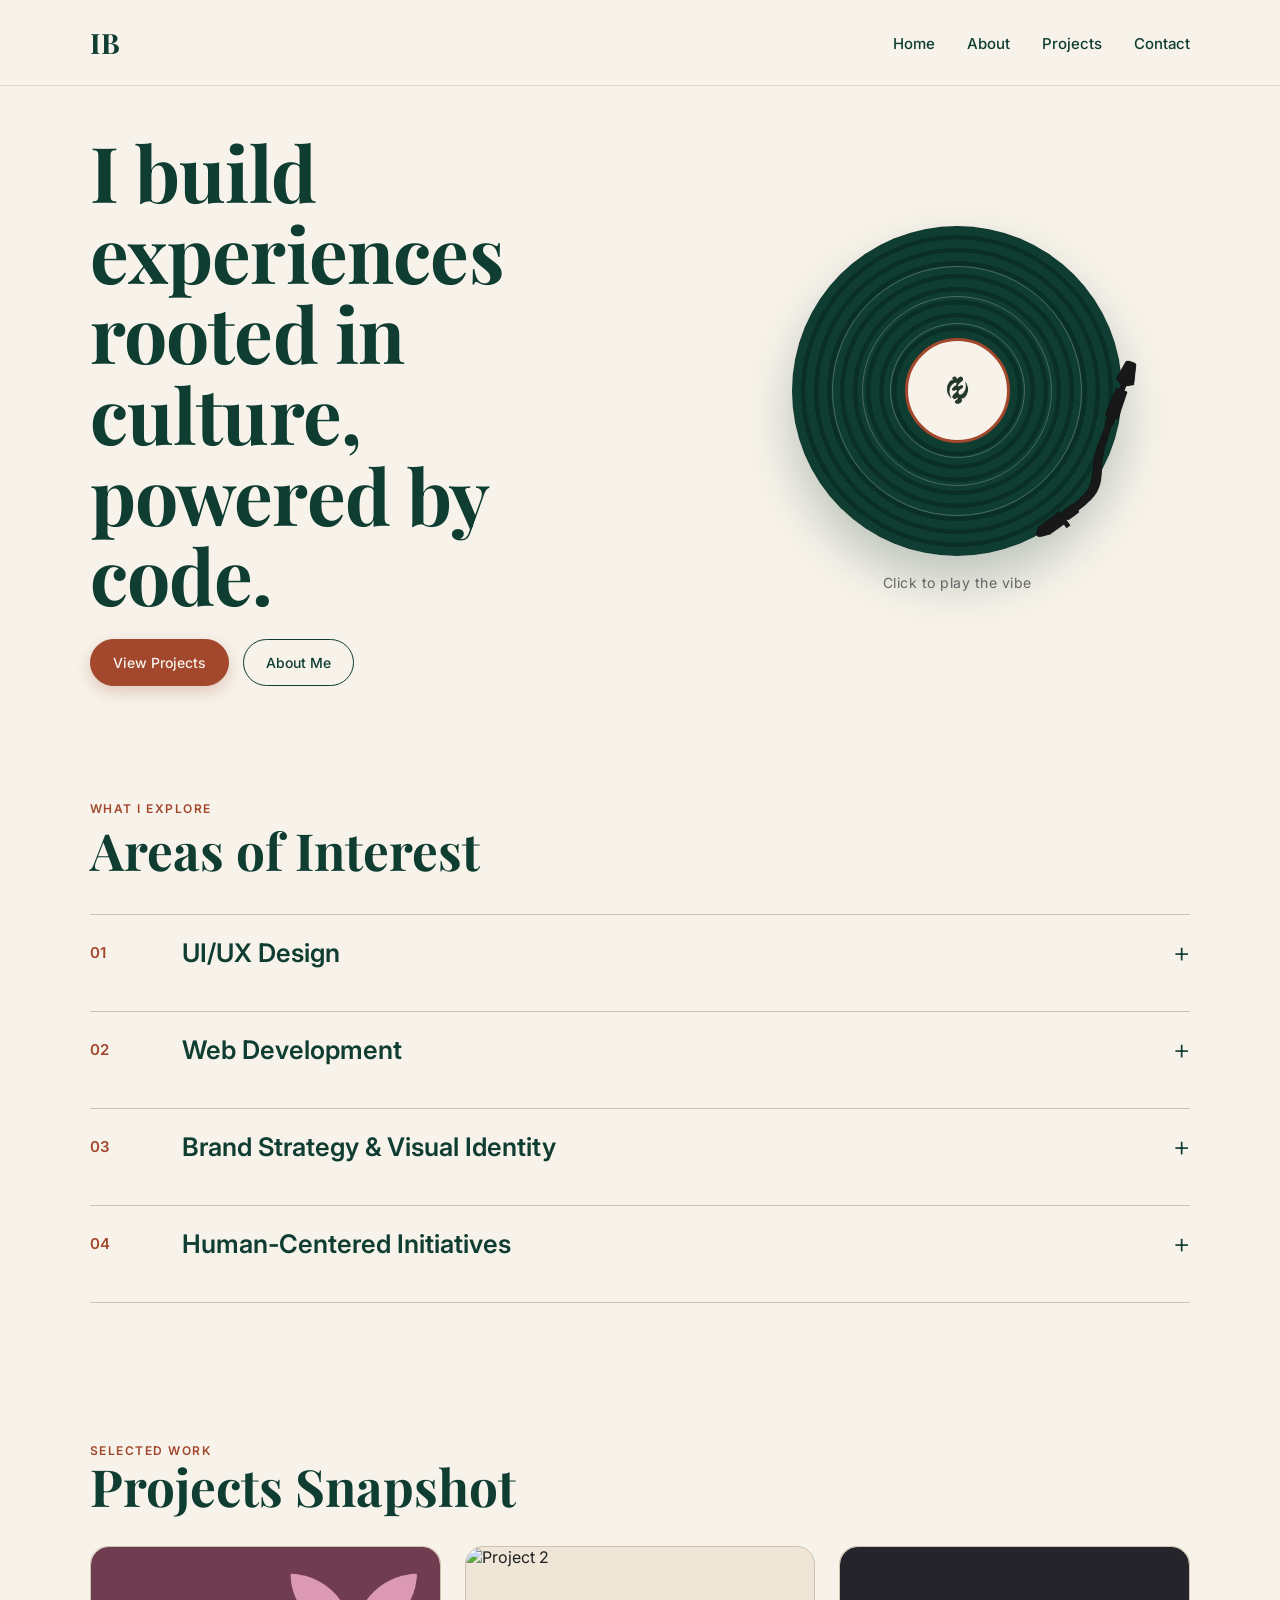
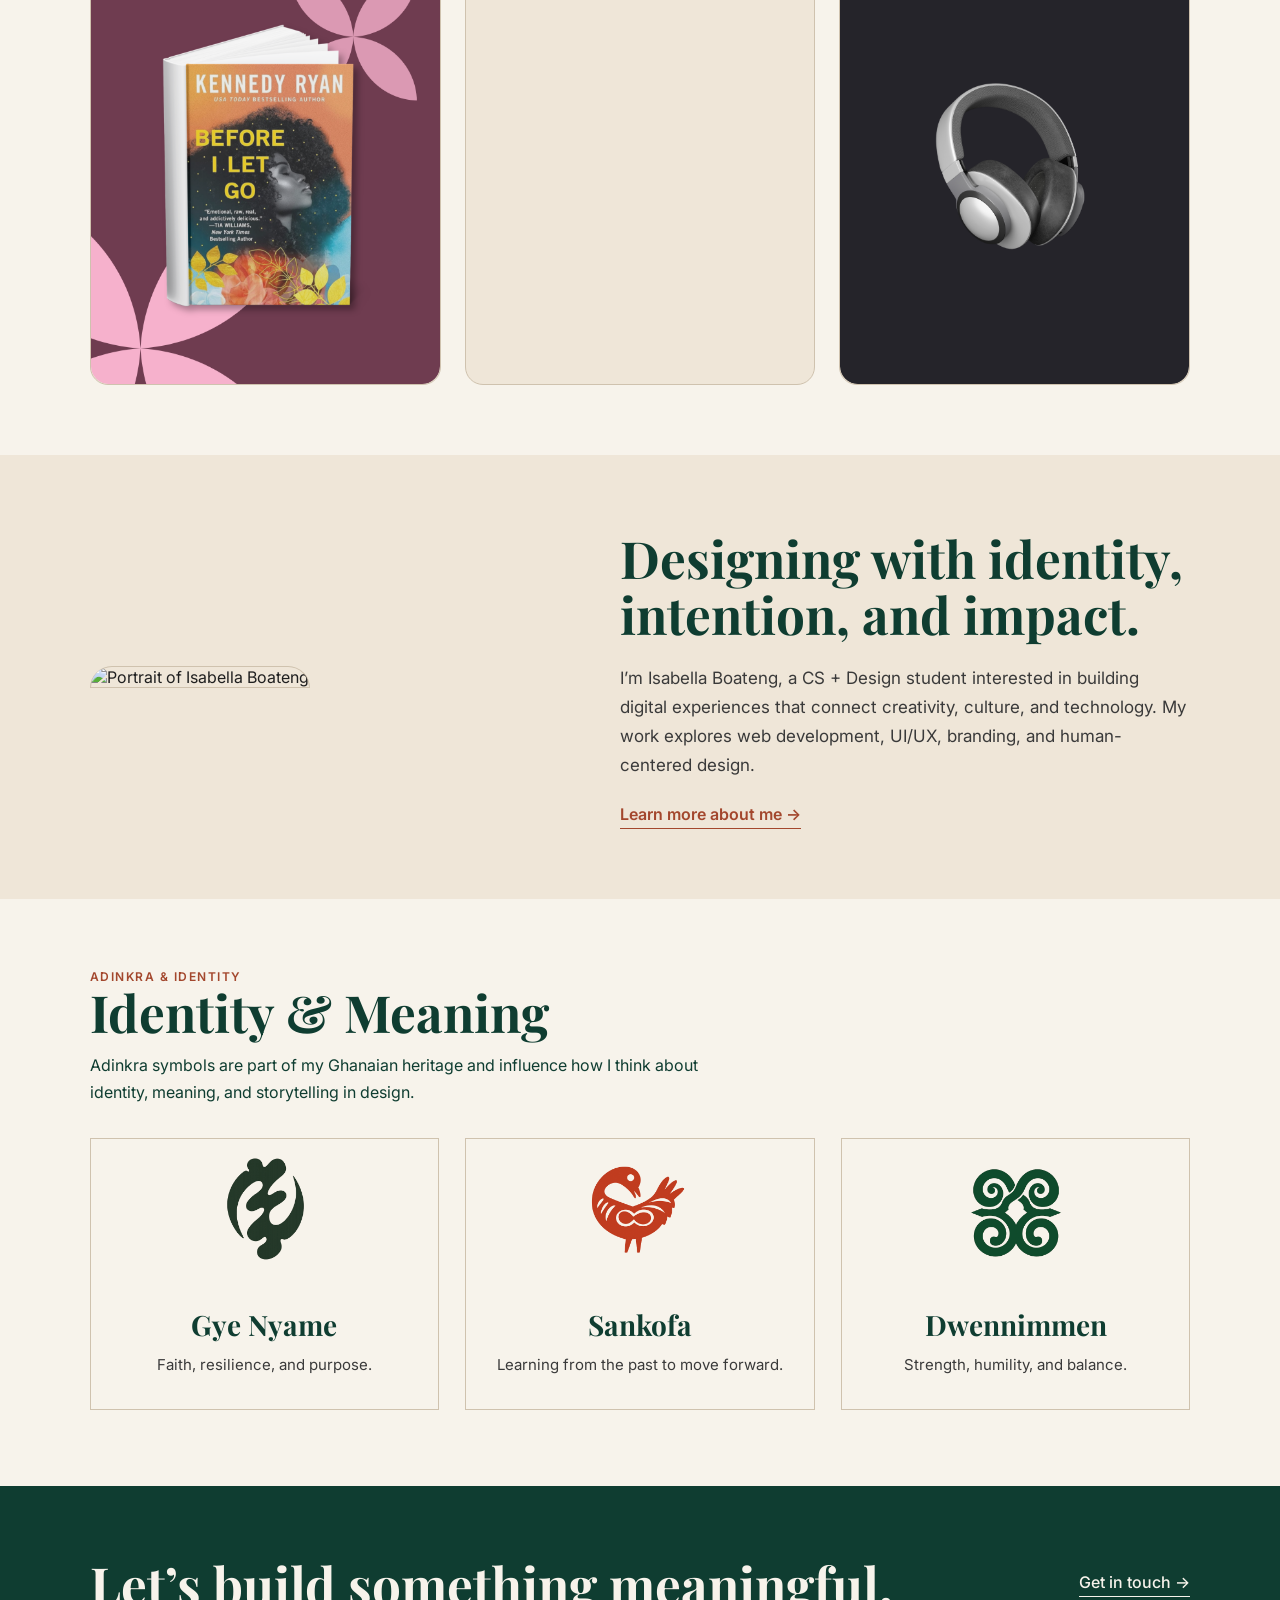
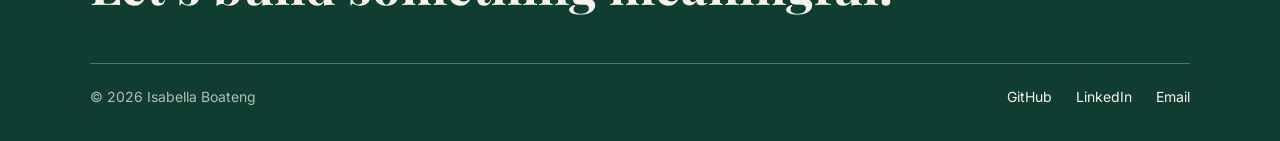
==== commit 2da744d8: "Add files via upload" ====
--- a/index.html
+++ b/index.html
@@ -53,7 +53,7 @@
                     </div>
                 </div>
 
-                <p class="now-playing">Hover to play the vibe</p>
+                <p class="now-playing">Click to play the vibe</p>
             </div>
         </div>
 
@@ -91,6 +91,7 @@
     <!-- AREAS OF INTEREST -->
     <section class="interests" id="interests">
         <div class="interests-inner">
+            <p class="eyebrow">What I Explore</p>
             <h2>Areas of Interest</h2>
 
             <div class="accordion-list">
@@ -149,7 +150,7 @@
                     <h3>Book Club</h3>
                     <p>Web • UI/UX • Creative Design</p>
                 </div>
-           </a>
+            </a>
 
             <a href="amour-skin.html" class="project-card">
                 <img src="assets/images/amourskin/set2-4.jpeg" alt="Project 2">
@@ -159,13 +160,13 @@
                 </div>
             </a>
 
-            <div class="project-card">
+            <a href="mini-spotify.html" class="project-card">
                 <img src="assets/images/mini-spotify/spotify-cover.png" alt="Project 3">
                 <div class="project-overlay">
                     <h3>Mini Spotify</h3>
                     <p>Frontend • UI/UX • Interaction</p>
                 </div>
-            </div>
+            </a>
 
         </div>
     </section>
@@ -177,7 +178,6 @@
         </div>
 
         <div class="about-text">
-            <p class="eyebrow">About Me</p>
             <h2>Designing with identity, intention, and impact.</h2>
             <p>
                 I’m Isabella Boateng, a CS + Design student interested in building digital experiences that connect
--- a/styles.css
+++ b/styles.css
@@ -24,6 +24,20 @@
 .interests-inner h2,
 .about-text h2 {
     font-size: clamp(34px, 3.4vw, 50px);
+}
+
+.interests-inner .eyebrow {
+    font-size: 12px;
+    font-weight: 600;
+    color: #A3472D;
+    letter-spacing: 1.5px;
+    text-transform: uppercase;
+    margin: 0 0 6px 0;
+    display: block;
+}
+
+.interests-inner h2 {
+    margin-top: 0;
 }
 
 /* NAV */
@@ -1275,10 +1289,56 @@
 }
 
 .recommendation-card {
-    min-height: 150px;
+    min-height: 210px;
     background-color: #EFE6D8;
     border: 1px solid #CFC2AE;
     border-radius: 18px;
+    padding: 26px;
+    text-decoration: none;
+    color: inherit;
+    display: flex;
+    flex-direction: column;
+    justify-content: space-between;
+    transition: transform 0.25s ease, box-shadow 0.25s ease, border-color 0.25s ease;
+}
+
+.recommendation-card:hover {
+    transform: translateY(-6px);
+    border-color: #A3472D;
+    box-shadow: 0 14px 34px rgba(15, 61, 49, 0.12);
+}
+
+.rec-label {
+    font-size: 11px;
+    text-transform: uppercase;
+    letter-spacing: 1.4px;
+    color: #A3472D;
+    font-weight: 700;
+}
+
+.recommendation-card h3 {
+    font-family: 'Playfair Display', serif;
+    font-size: 24px;
+    line-height: 1.15;
+    color: #0F3D31;
+    margin: 16px 0 10px;
+}
+
+.recommendation-card p {
+    font-size: 14px;
+    line-height: 1.6;
+    color: #3A3A3A;
+}
+
+.recommendation-card small {
+    color: #0F3D31;
+    font-weight: 600;
+    margin-top: 18px;
+}
+
+.empty-rec {
+    opacity: 0.65;
+    border-style: dashed;
 }
 
 @media (max-width: 900px) {
@@ -2207,4 +2267,40 @@
 .folder-card {
     text-decoration: none;
     color: inherit;
+}
+
+
+
+
+/* STUDENT PERFORMANCE HERO FIX */
+
+.student-project-page .project-detail-hero {
+    align-items: center;
+    gap: 60px;
+}
+
+/* SMALLER TITLE */
+.student-project-page .project-detail-text h1 {
+    font-size: clamp(42px, 4.5vw, 64px); /* smaller than before */
+    line-height: 0.95;
+}
+
+/* Slightly tighter paragraph so it doesn't push layout */
+.student-project-page .project-detail-text p {
+    max-width: 520px;
+}
+
+/* BIGGER IMAGE */
+.student-project-page .project-detail-image {
+    flex: 1.2; /* gives image more space */
+    display: flex;
+    justify-content: center;
+}
+
+.student-project-page .project-detail-image img {
+    width: 100%;
+    max-width: 520px; /* bigger */
+    aspect-ratio: 4 / 5;
+    object-fit: cover;
+    border-radius: 24px;
 }
